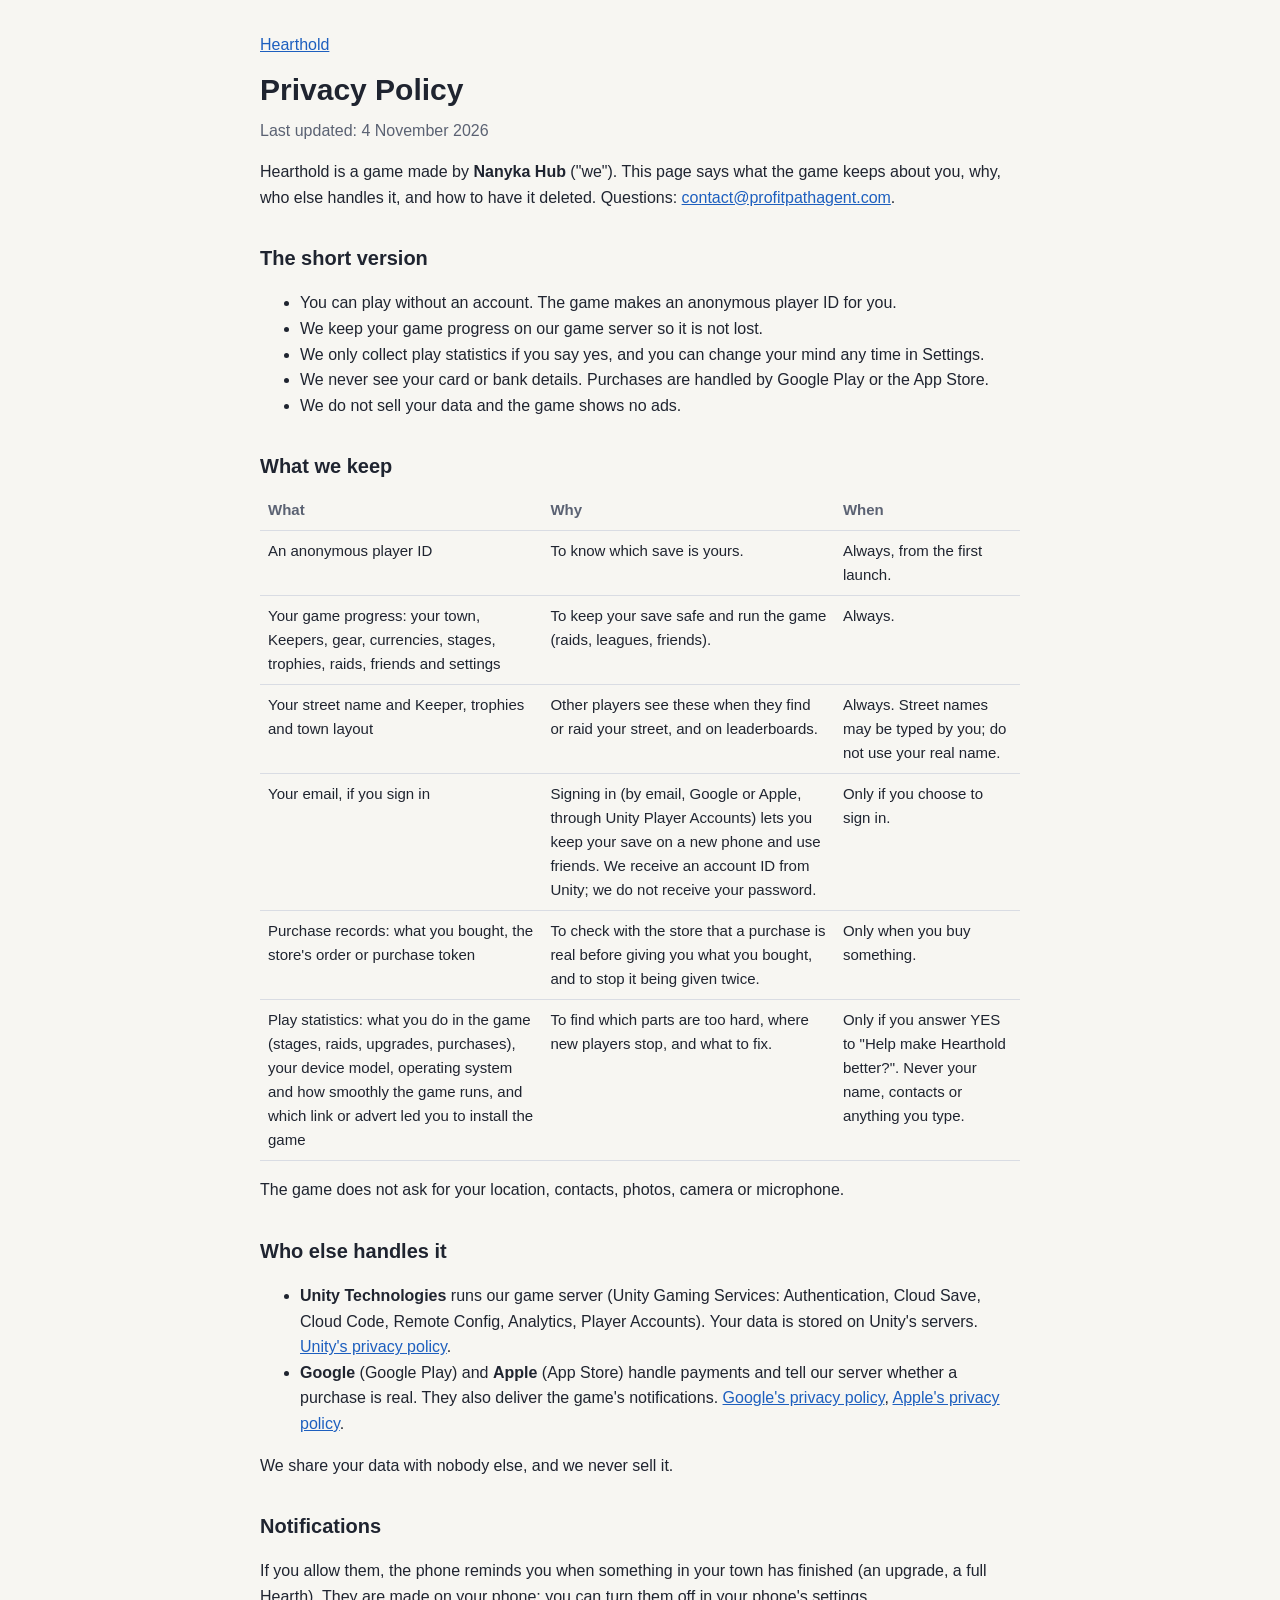
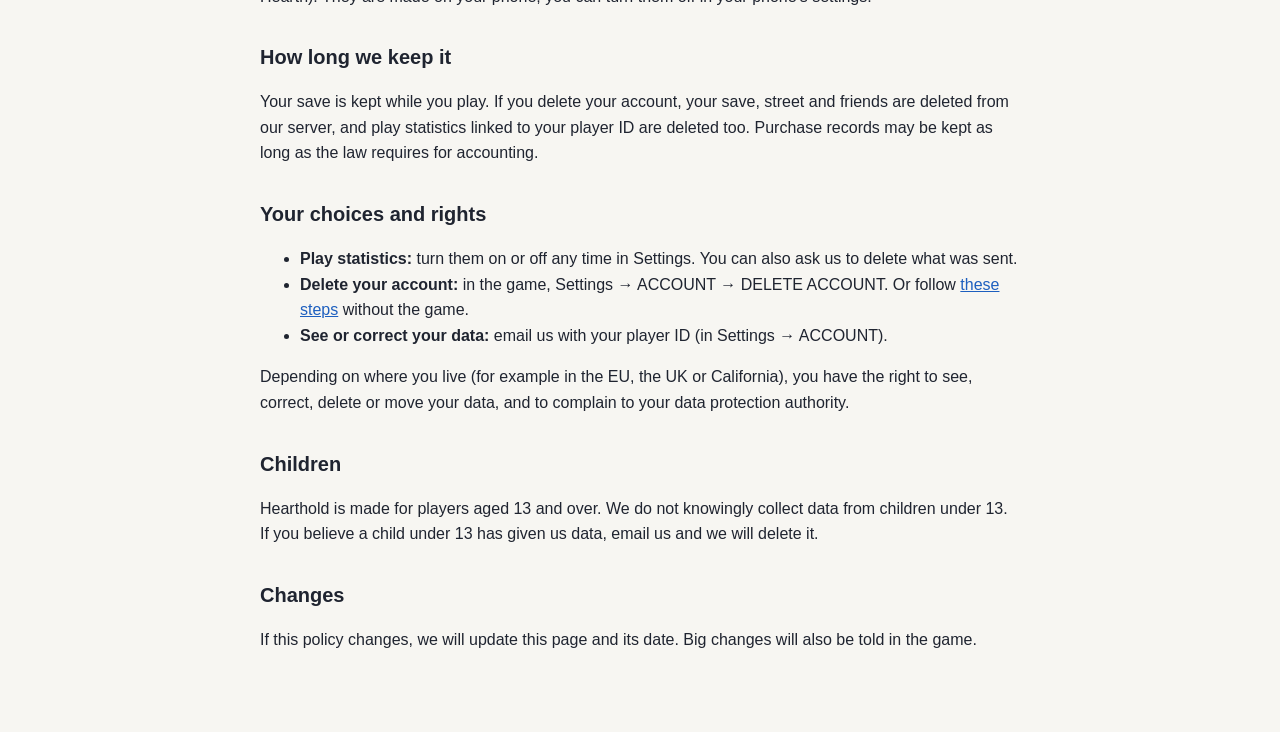
==== privacy.html @ f22dcd17 "Hearthold website, first public version Co-Authored-By: Claude Opus 5.5 <noreply@anthropic.com>" ====
<!doctype html>
<html lang="en">
<head>
<meta charset="utf-8">
<meta name="viewport" content="width=device-width, initial-scale=1">
<title>Hearthold Privacy Policy</title>
<link rel="stylesheet" href="style.css">
</head>
<body>
<main>
<p class="crumb"><a href="index.html">Hearthold</a></p>
<h1>Privacy Policy</h1>
<p class="meta">Last updated: 4 November 2026</p>

<p>Hearthold is a game made by <strong>Nanyka Hub</strong> ("we"). This page says what the game keeps about you, why,
who else handles it, and how to have it deleted. Questions: <a href="mailto:contact@profitpathagent.com">contact@profitpathagent.com</a>.</p>

<h2>The short version</h2>
<ul>
<li>You can play without an account. The game makes an anonymous player ID for you.</li>
<li>We keep your game progress on our game server so it is not lost.</li>
<li>We only collect play statistics if you say yes, and you can change your mind any time in Settings.</li>
<li>We never see your card or bank details. Purchases are handled by Google Play or the App Store.</li>
<li>We do not sell your data and the game shows no ads.</li>
</ul>

<h2>What we keep</h2>
<table>
<tr><th>What</th><th>Why</th><th>When</th></tr>
<tr><td>An anonymous player ID</td><td>To know which save is yours.</td><td>Always, from the first launch.</td></tr>
<tr><td>Your game progress: your town, Keepers, gear, currencies, stages, trophies, raids, friends and settings</td>
<td>To keep your save safe and run the game (raids, leagues, friends).</td><td>Always.</td></tr>
<tr><td>Your street name and Keeper, trophies and town layout</td>
<td>Other players see these when they find or raid your street, and on leaderboards.</td><td>Always. Street names may be typed by you; do not use your real name.</td></tr>
<tr><td>Your email, if you sign in</td>
<td>Signing in (by email, Google or Apple, through Unity Player Accounts) lets you keep your save on a new phone and use friends.
We receive an account ID from Unity; we do not receive your password.</td><td>Only if you choose to sign in.</td></tr>
<tr><td>Purchase records: what you bought, the store's order or purchase token</td>
<td>To check with the store that a purchase is real before giving you what you bought, and to stop it being given twice.</td>
<td>Only when you buy something.</td></tr>
<tr><td>Play statistics: what you do in the game (stages, raids, upgrades, purchases), your device model, operating system
and how smoothly the game runs, and which link or advert led you to install the game</td>
<td>To find which parts are too hard, where new players stop, and what to fix.</td>
<td>Only if you answer YES to "Help make Hearthold better?". Never your name, contacts or anything you type.</td></tr>
</table>
<p>The game does not ask for your location, contacts, photos, camera or microphone.</p>

<h2>Who else handles it</h2>
<ul>
<li><strong>Unity Technologies</strong> runs our game server (Unity Gaming Services: Authentication, Cloud Save, Cloud Code,
Remote Config, Analytics, Player Accounts). Your data is stored on Unity's servers.
<a href="https://unity.com/legal/privacy-policy">Unity's privacy policy</a>.</li>
<li><strong>Google</strong> (Google Play) and <strong>Apple</strong> (App Store) handle payments and tell our server whether a purchase
is real. They also deliver the game's notifications. <a href="https://policies.google.com/privacy">Google's privacy policy</a>,
<a href="https://www.apple.com/legal/privacy/">Apple's privacy policy</a>.</li>
</ul>
<p>We share your data with nobody else, and we never sell it.</p>

<h2>Notifications</h2>
<p>If you allow them, the phone reminds you when something in your town has finished (an upgrade, a full Hearth). They are
made on your phone; you can turn them off in your phone's settings.</p>

<h2>How long we keep it</h2>
<p>Your save is kept while you play. If you delete your account, your save, street and friends are deleted from our server,
and play statistics linked to your player ID are deleted too. Purchase records may be kept as long as the law requires for
accounting.</p>

<h2>Your choices and rights</h2>
<ul>
<li><strong>Play statistics:</strong> turn them on or off any time in Settings. You can also ask us to delete what was sent.</li>
<li><strong>Delete your account:</strong> in the game, Settings &rarr; ACCOUNT &rarr; DELETE ACCOUNT. Or follow
<a href="delete-account.html">these steps</a> without the game.</li>
<li><strong>See or correct your data:</strong> email us with your player ID (in Settings &rarr; ACCOUNT).</li>
</ul>
<p>Depending on where you live (for example in the EU, the UK or California), you have the right to see, correct, delete or
move your data, and to complain to your data protection authority.</p>

<h2>Children</h2>
<p>Hearthold is made for players aged 13 and over. We do not knowingly collect data from children under 13. If you believe a
child under 13 has given us data, email us and we will delete it.</p>

<h2>Changes</h2>
<p>If this policy changes, we will update this page and its date. Big changes will also be told in the game.</p>
</main>
</body>
</html>
---- style.css ----
:root { --ink: #1f2430; --soft: #5b6273; --line: #d9dce3; --bg: #f7f6f2; --link: #1d5fbf; }
@media (prefers-color-scheme: dark) {
  :root { --ink: #e9eaee; --soft: #a4a9b6; --line: #3a3f4b; --bg: #17191f; --link: #7fb0ff; }
}
body { margin: 0; background: var(--bg); color: var(--ink); font: 16px/1.6 -apple-system, "Segoe UI", Roboto, sans-serif; }
main { max-width: 760px; margin: 0 auto; padding: 32px 16px 64px; }
h1 { font-size: 30px; margin: 8px 0 4px; }
h2 { font-size: 20px; margin: 32px 0 8px; }
.meta, .crumb { color: var(--soft); margin: 0; }
a { color: var(--link); }
table { width: 100%; border-collapse: collapse; font-size: 15px; }
th, td { text-align: left; vertical-align: top; padding: 8px; border-bottom: 1px solid var(--line); }
th { color: var(--soft); font-weight: 600; }
@media (max-width: 560px) { table, tr, td, th { display: block; } th { display: none; } td { padding: 4px 0; border: 0; }
  tr { border-bottom: 1px solid var(--line); padding: 8px 0; } }
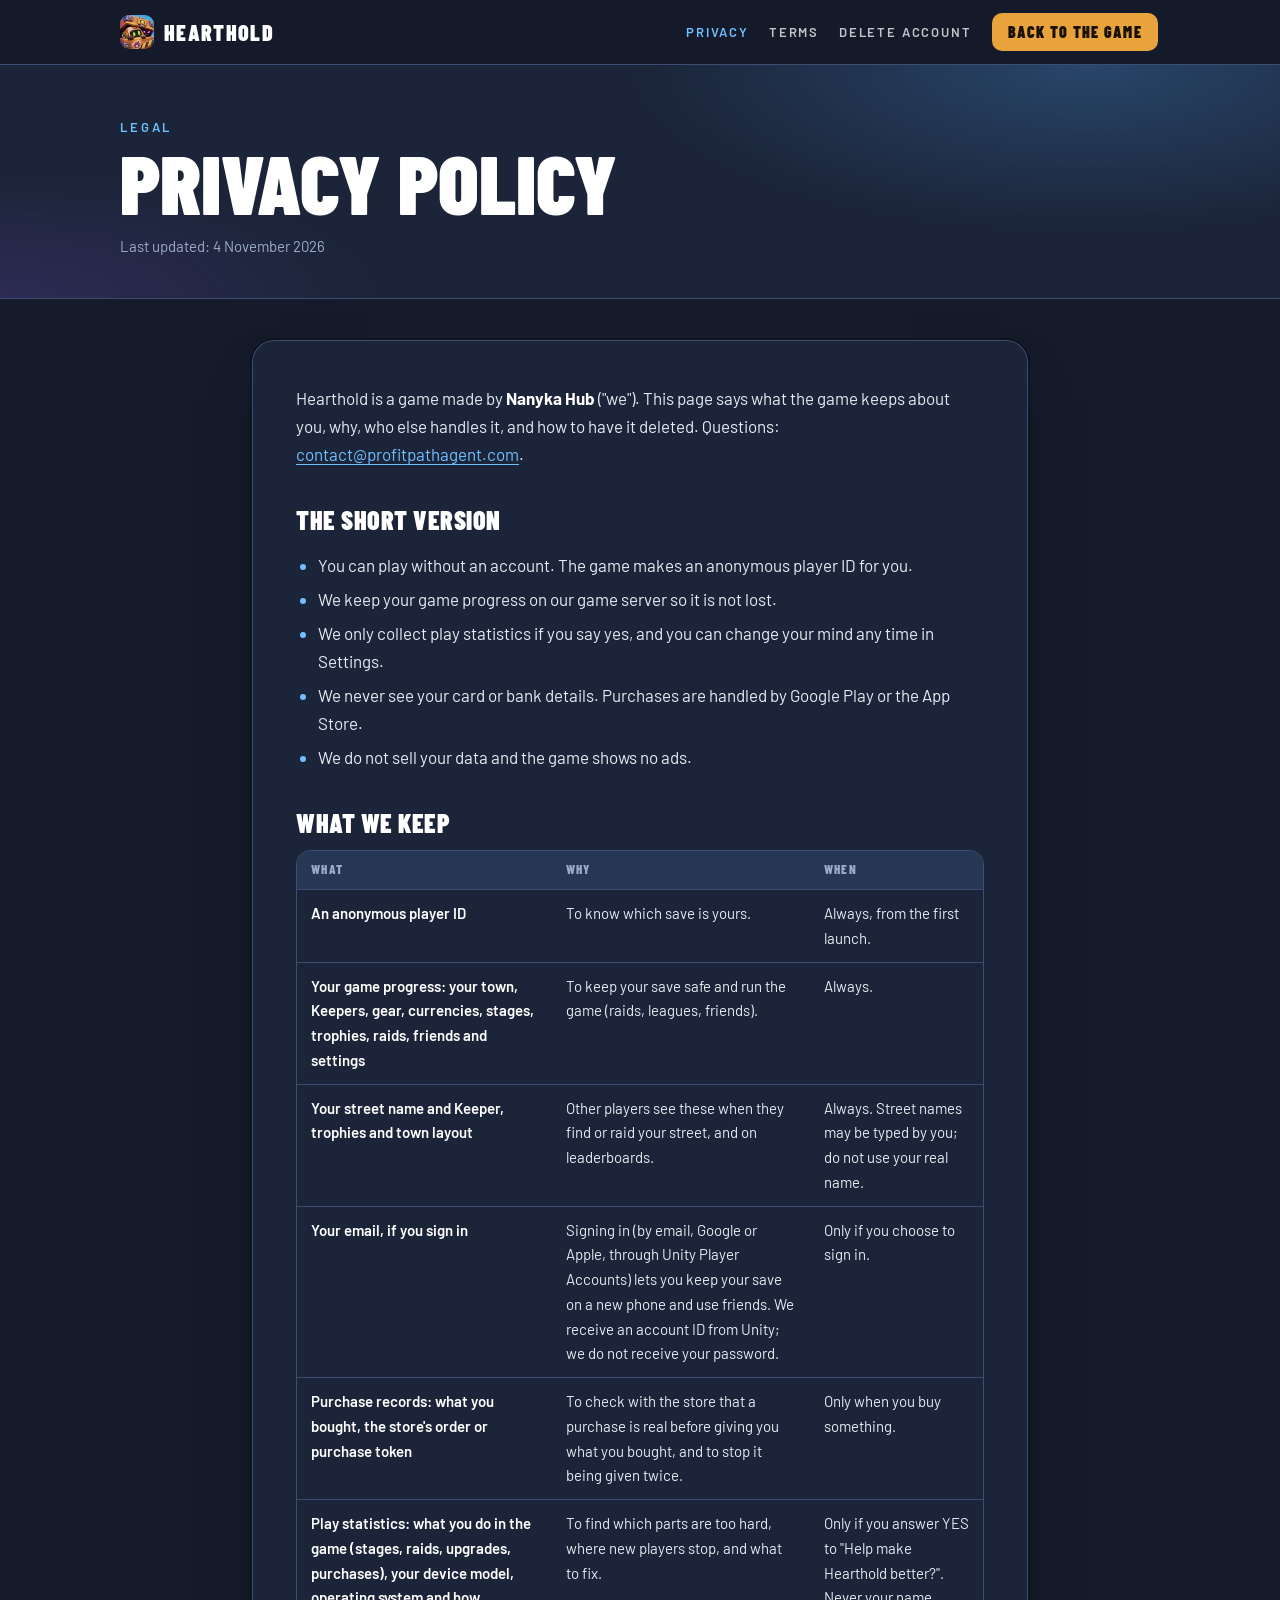
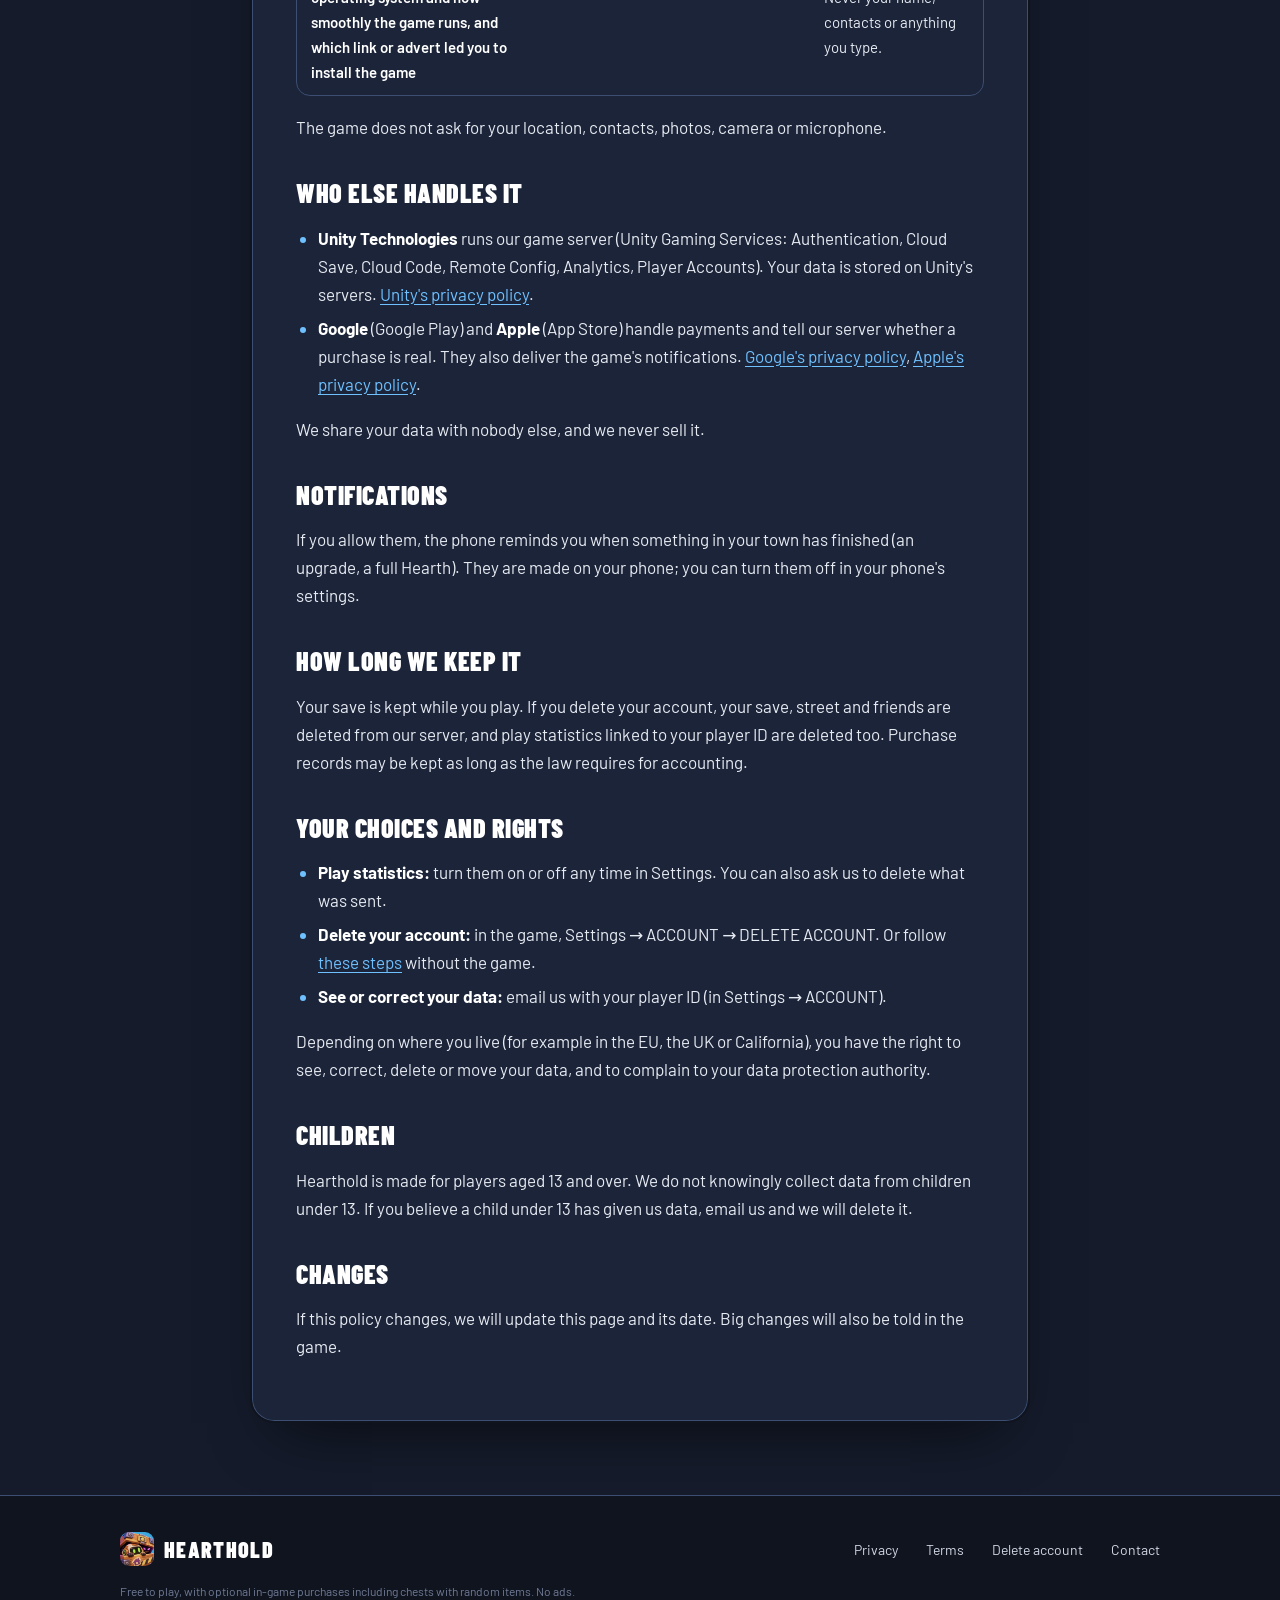
==== commit 7a4c9819: "Legal pages in the website's style: top bar, header band, navy reading panel, shared footer Co-Autho" ====
--- a/privacy.html
+++ b/privacy.html
@@ -4,13 +4,25 @@
 <meta charset="utf-8">
 <meta name="viewport" content="width=device-width, initial-scale=1">
 <title>Hearthold Privacy Policy</title>
+<meta name="theme-color" content="#151B2B">
+<link rel="icon" href="icon.webp">
+<link rel="preconnect" href="https://fonts.googleapis.com">
+<link rel="preconnect" href="https://fonts.gstatic.com" crossorigin>
+<link rel="stylesheet" href="https://fonts.googleapis.com/css2?family=Barlow+Condensed:wght@800;900&family=Barlow:wght@400;500;600&display=swap">
 <link rel="stylesheet" href="style.css">
 </head>
 <body>
-<main>
-<p class="crumb"><a href="index.html">Hearthold</a></p>
+<header class="bar"><div class="in">
+<a class="brand" href="index.html"><img src="icon.webp" alt="">HEARTHOLD</a>
+<nav aria-label="Legal"><a href="privacy.html" aria-current="page">Privacy</a><a href="terms.html">Terms</a><a href="delete-account.html">Delete account</a></nav>
+<a class="btn" href="index.html">Back to the game</a>
+</div></header>
+<section class="hero"><div class="in">
+<p class="eyebrow">Legal</p>
 <h1>Privacy Policy</h1>
 <p class="meta">Last updated: 4 November 2026</p>
+</div></section>
+<main class="doc"><div class="card">
 
 <p>Hearthold is a game made by <strong>Nanyka Hub</strong> ("we"). This page says what the game keeps about you, why,
 who else handles it, and how to have it deleted. Questions: <a href="mailto:contact@profitpathagent.com">contact@profitpathagent.com</a>.</p>
@@ -81,6 +93,11 @@
 
 <h2>Changes</h2>
 <p>If this policy changes, we will update this page and its date. Big changes will also be told in the game.</p>
-</main>
+</div></main>
+<footer class="foot"><div class="in">
+<a class="brand" href="index.html"><img src="icon.webp" alt="">HEARTHOLD</a>
+<nav aria-label="Footer"><a href="privacy.html">Privacy</a><a href="terms.html">Terms</a><a href="delete-account.html">Delete account</a><a href="mailto:contact@profitpathagent.com">Contact</a></nav>
+<p class="legal">Free to play, with optional in-game purchases including chests with random items. No ads.</p>
+</div></footer>
 </body>
 </html>
--- a/style.css
+++ b/style.css
@@ -1,15 +1,55 @@
-:root { --ink: #1f2430; --soft: #5b6273; --line: #d9dce3; --bg: #f7f6f2; --link: #1d5fbf; }
-@media (prefers-color-scheme: dark) {
-  :root { --ink: #e9eaee; --soft: #a4a9b6; --line: #3a3f4b; --bg: #17191f; --link: #7fb0ff; }
+/* Hearthold legal pages: the website's look (UI_DESIGN.md U-2/U-3 night ramp, Hearth blue, Barlow + Barlow Condensed).
+   One deliberate dark look, like the main page. */
+:root{
+  --night:#151B2B; --ink:#1B2438; --panel:#263655; --line:#3C4E72;
+  --paper:#FFFFFF; --text:#E6EAF2; --muted:#9CABC6; --blue:#4A9BE8; --glow:#6FC0FF; --amber:#E8A33D;
+  --display:"Barlow Condensed","Arial Narrow",Impact,sans-serif;
+  --body:"Barlow",system-ui,-apple-system,"Segoe UI",sans-serif;
+  color-scheme:dark;
 }
-body { margin: 0; background: var(--bg); color: var(--ink); font: 16px/1.6 -apple-system, "Segoe UI", Roboto, sans-serif; }
-main { max-width: 760px; margin: 0 auto; padding: 32px 16px 64px; }
-h1 { font-size: 30px; margin: 8px 0 4px; }
-h2 { font-size: 20px; margin: 32px 0 8px; }
-.meta, .crumb { color: var(--soft); margin: 0; }
-a { color: var(--link); }
-table { width: 100%; border-collapse: collapse; font-size: 15px; }
-th, td { text-align: left; vertical-align: top; padding: 8px; border-bottom: 1px solid var(--line); }
-th { color: var(--soft); font-weight: 600; }
-@media (max-width: 560px) { table, tr, td, th { display: block; } th { display: none; } td { padding: 4px 0; border: 0; }
-  tr { border-bottom: 1px solid var(--line); padding: 8px 0; } }
+*{box-sizing:border-box}
+body{margin:0;background:var(--night);color:var(--text);font:400 17px/1.65 var(--body)}
+a{color:var(--glow);text-underline-offset:3px}
+a:hover{color:#BFE3FF}
+a:focus-visible{outline:2px solid var(--glow);outline-offset:3px;border-radius:6px}
+.in{max-width:1080px;margin:0 auto;padding-left:max(20px,env(safe-area-inset-left,0px));padding-right:max(20px,env(safe-area-inset-right,0px))}
+
+.bar{position:sticky;top:0;z-index:10;background:rgba(21,27,43,.88);backdrop-filter:blur(10px);-webkit-backdrop-filter:blur(10px);border-bottom:1px solid var(--line);padding-top:env(safe-area-inset-top,0px)}
+.bar .in{display:flex;align-items:center;gap:18px;height:64px}
+.brand{display:flex;align-items:center;gap:10px;color:var(--paper);text-decoration:none;font:900 22px/1 var(--display);letter-spacing:.06em}
+.brand img{width:34px;height:34px;border-radius:9px}
+.bar nav{display:flex;gap:20px;margin-left:auto;font:600 13px/1 var(--body);letter-spacing:.14em;text-transform:uppercase}
+.bar nav a{color:var(--paper);text-decoration:none;opacity:.75}
+.bar nav a:hover,.bar nav a[aria-current="page"]{opacity:1;color:var(--glow)}
+.btn{display:inline-flex;align-items:center;font:900 16px/1 var(--display);letter-spacing:.08em;text-transform:uppercase;text-decoration:none;color:#1a1004;background:var(--amber);border:2px solid var(--night);border-radius:12px;padding:11px 16px;white-space:nowrap}
+.btn:hover{color:#1a1004;filter:brightness(1.08)}
+@media (max-width:760px){.bar nav{display:none}.btn{margin-left:auto}}
+
+.hero{position:relative;overflow:hidden;border-bottom:1px solid var(--line);background:radial-gradient(60% 120% at 85% 0%,rgba(74,155,232,.28),transparent 60%),radial-gradient(50% 90% at 0% 100%,rgba(139,79,232,.16),transparent 60%),var(--ink)}
+.hero .in{padding-block:56px 40px}
+.eyebrow{margin:0 0 10px;font:600 13px/1 var(--body);letter-spacing:.22em;text-transform:uppercase;color:var(--glow)}
+.hero h1{margin:0;font:900 clamp(44px,7vw,84px)/.9 var(--display);text-transform:uppercase;color:var(--paper);text-wrap:balance}
+.hero .meta{margin:14px 0 0;color:var(--muted);font-size:15px}
+
+.doc{max-width:820px;margin:-1px auto 0;padding:40px max(20px,env(safe-area-inset-left,0px)) 72px}
+.doc>.card{background:var(--ink);border:2px solid #10141f;box-shadow:0 0 0 1px var(--line) inset,0 30px 60px -30px rgba(0,0,0,.7);border-radius:24px;padding:clamp(22px,4vw,44px)}
+.doc h2{margin:38px 0 10px;font:900 26px/1.05 var(--display);text-transform:uppercase;letter-spacing:.02em;color:var(--paper)}
+.doc .card>h2:first-child,.doc .card>p:first-child{margin-top:0}
+.doc p,.doc li{max-width:68ch}
+.doc ul,.doc ol{padding-left:22px}
+.doc li{margin:6px 0}
+.doc li::marker{color:var(--glow)}
+.doc strong{color:var(--paper)}
+.doc table{width:100%;border-collapse:separate;border-spacing:0;font-size:15px;margin:14px 0;border:1px solid var(--line);border-radius:14px;overflow:hidden}
+.doc th,.doc td{text-align:left;vertical-align:top;padding:11px 14px;border-bottom:1px solid var(--line)}
+.doc tr:last-child td{border-bottom:0}
+.doc th{background:var(--panel);font:800 13px/1.2 var(--display);letter-spacing:.1em;text-transform:uppercase;color:var(--muted)}
+.doc td:first-child{color:var(--paper);font-weight:600}
+@media (max-width:560px){.doc table,.doc tr,.doc td,.doc th{display:block}.doc th{display:none}.doc td{padding:4px 14px;border:0}.doc tr{border-bottom:1px solid var(--line);padding:10px 0}.doc tr:last-child{border-bottom:0}}
+
+.foot{border-top:1px solid var(--line);background:#10141f;color:var(--muted);font-size:14px}
+.foot .in{padding-block:36px 44px;display:flex;flex-wrap:wrap;gap:16px 40px;justify-content:space-between;align-items:center}
+.foot nav{display:flex;flex-wrap:wrap;gap:10px 28px}
+.foot nav a{color:#D0D6E4;text-decoration:none}
+.foot nav a:hover{color:var(--glow)}
+.foot .legal{flex-basis:100%;margin:0;font-size:12px;color:#6F7B96}
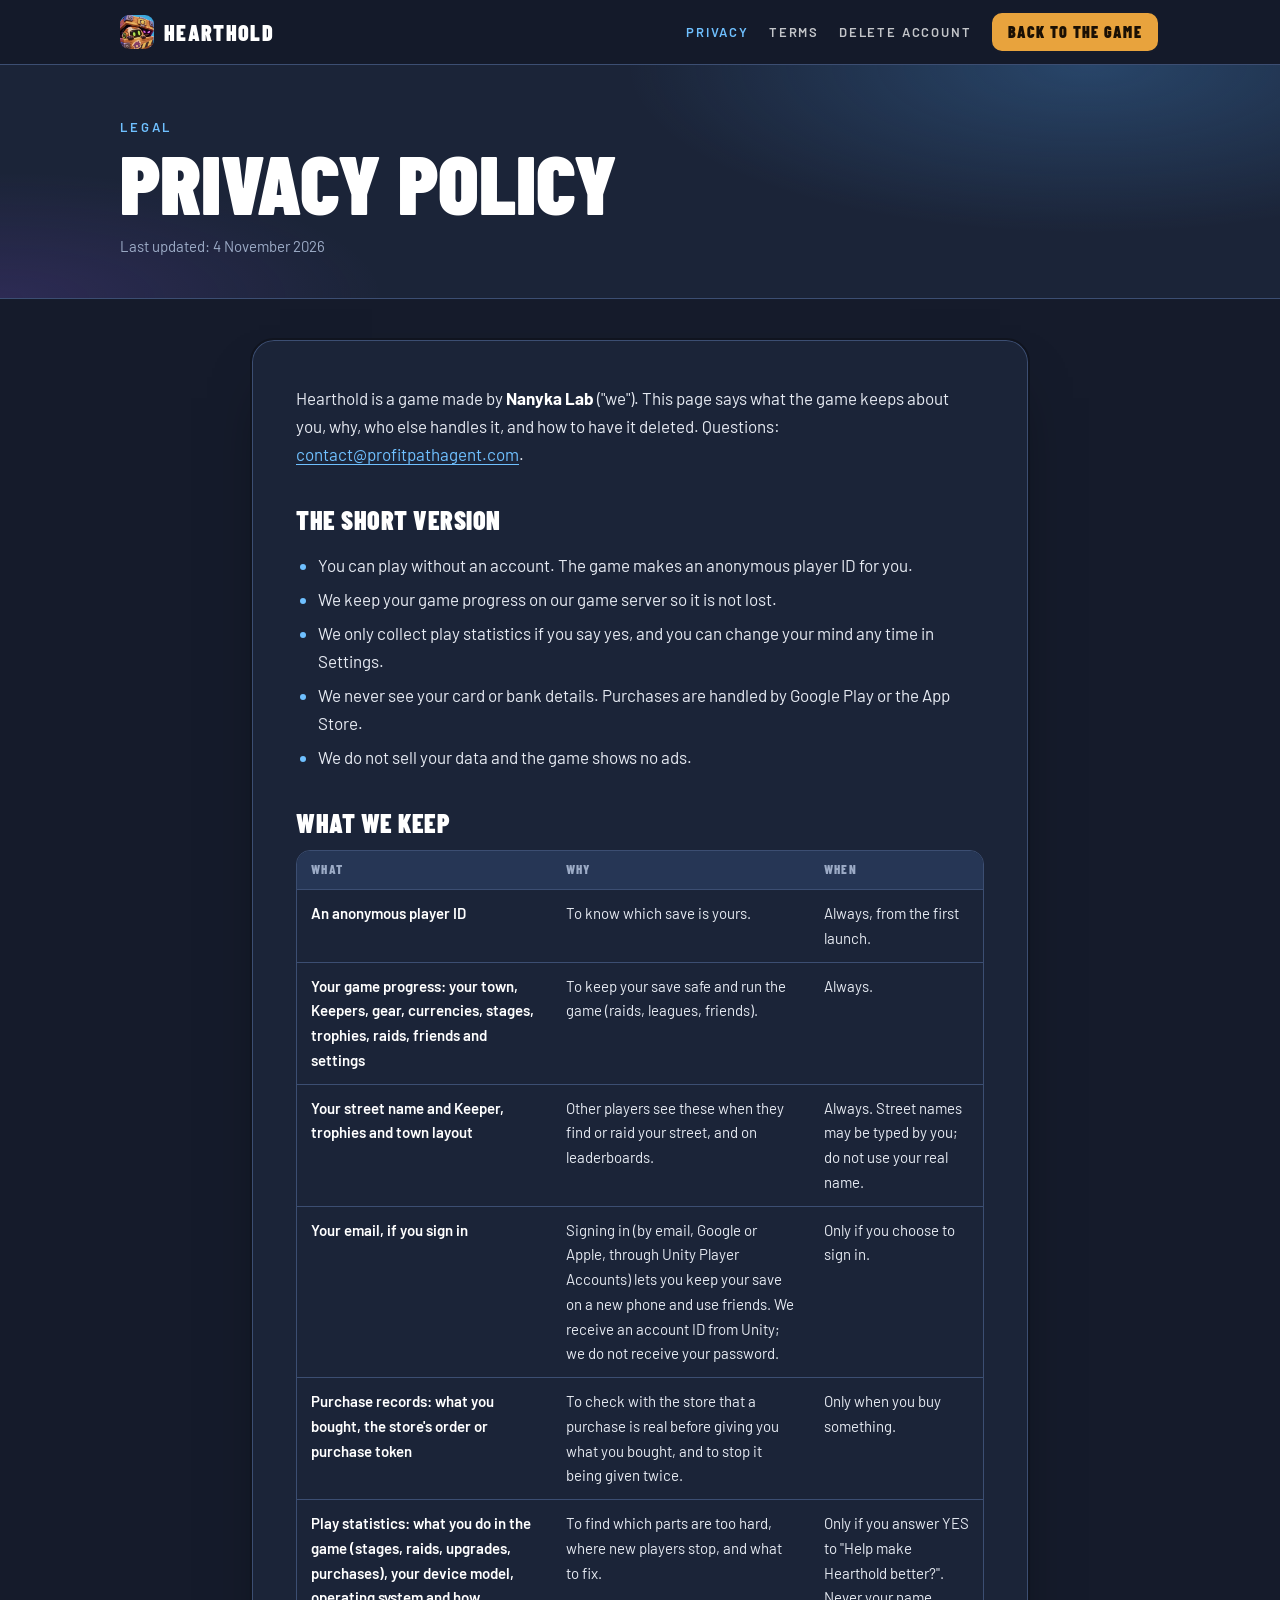
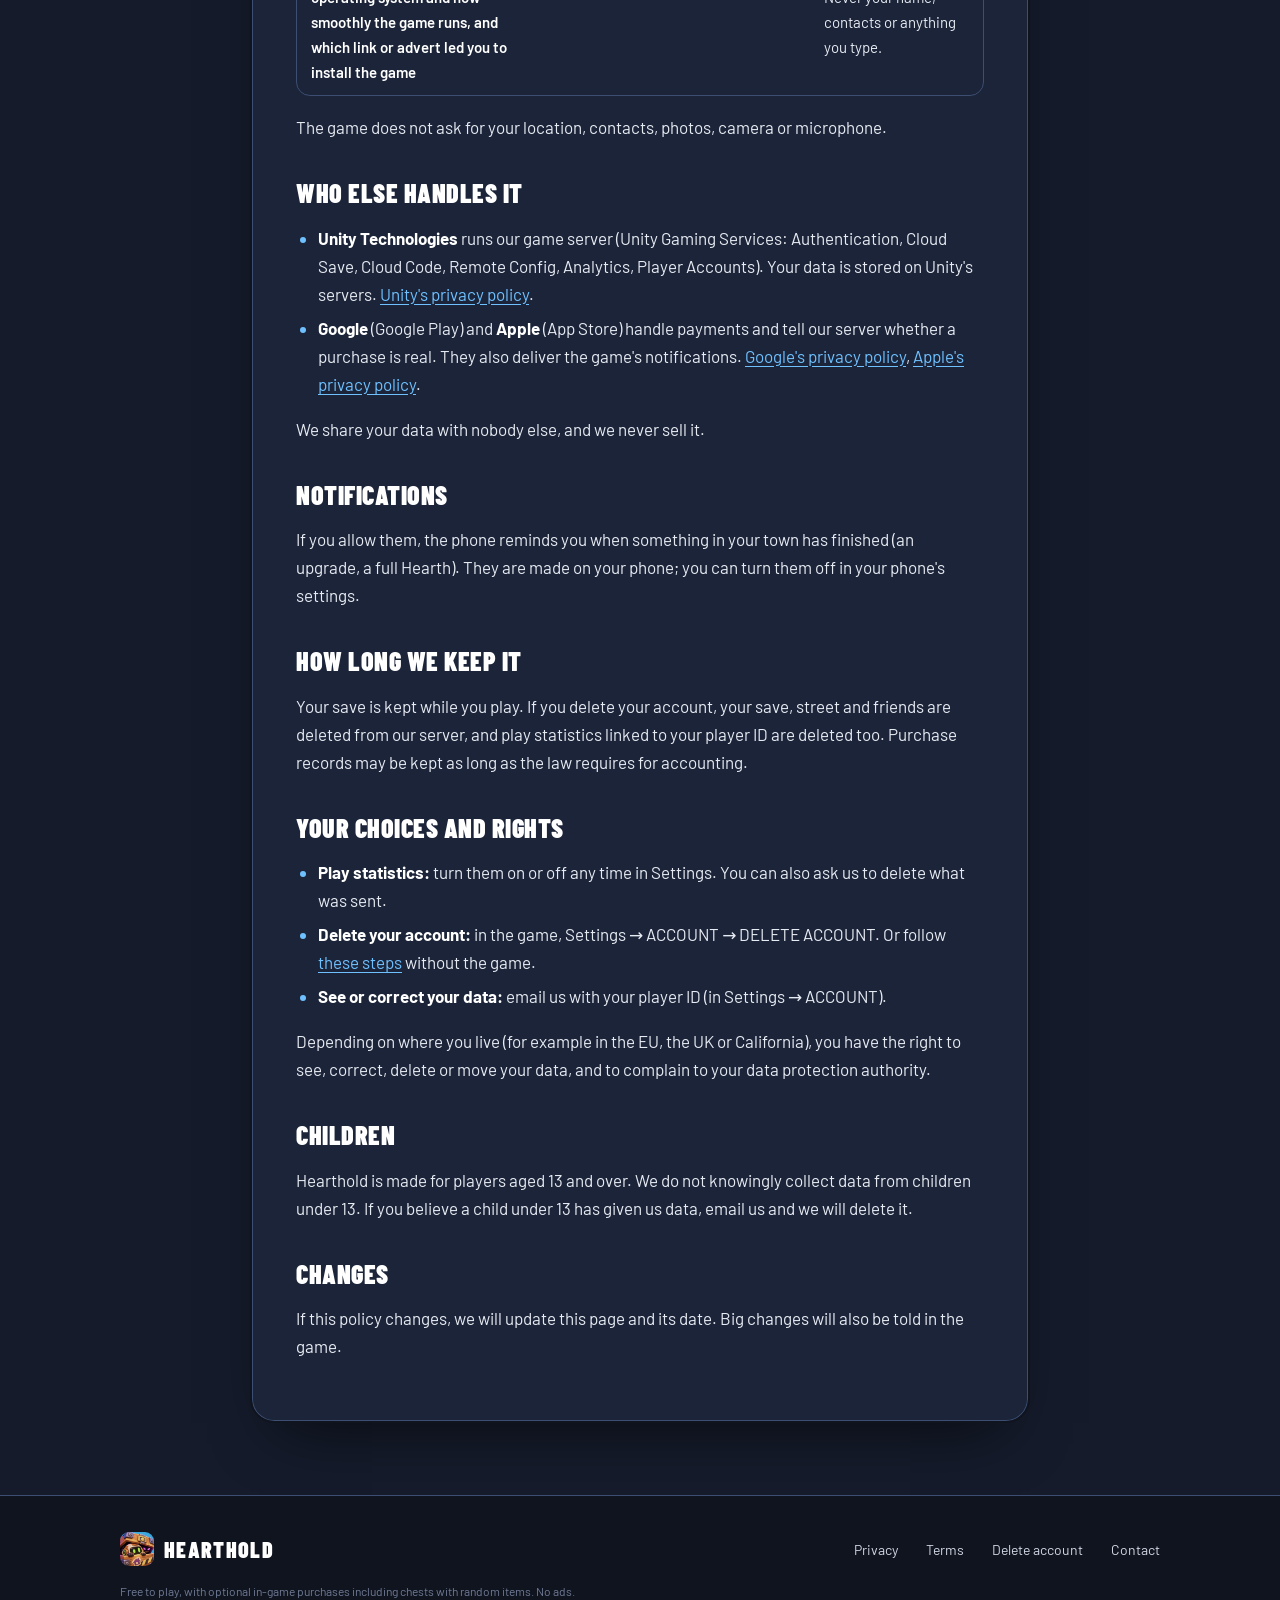
==== commit c6a82474: "Legal pages: the studio is Nanyka Lab Co-Authored-By: Claude Opus 5.5 <noreply@anthropic.com>" ====
--- a/privacy.html
+++ b/privacy.html
@@ -24,7 +24,7 @@
 </div></section>
 <main class="doc"><div class="card">
 
-<p>Hearthold is a game made by <strong>Nanyka Hub</strong> ("we"). This page says what the game keeps about you, why,
+<p>Hearthold is a game made by <strong>Nanyka Lab</strong> ("we"). This page says what the game keeps about you, why,
 who else handles it, and how to have it deleted. Questions: <a href="mailto:contact@profitpathagent.com">contact@profitpathagent.com</a>.</p>
 
 <h2>The short version</h2>
